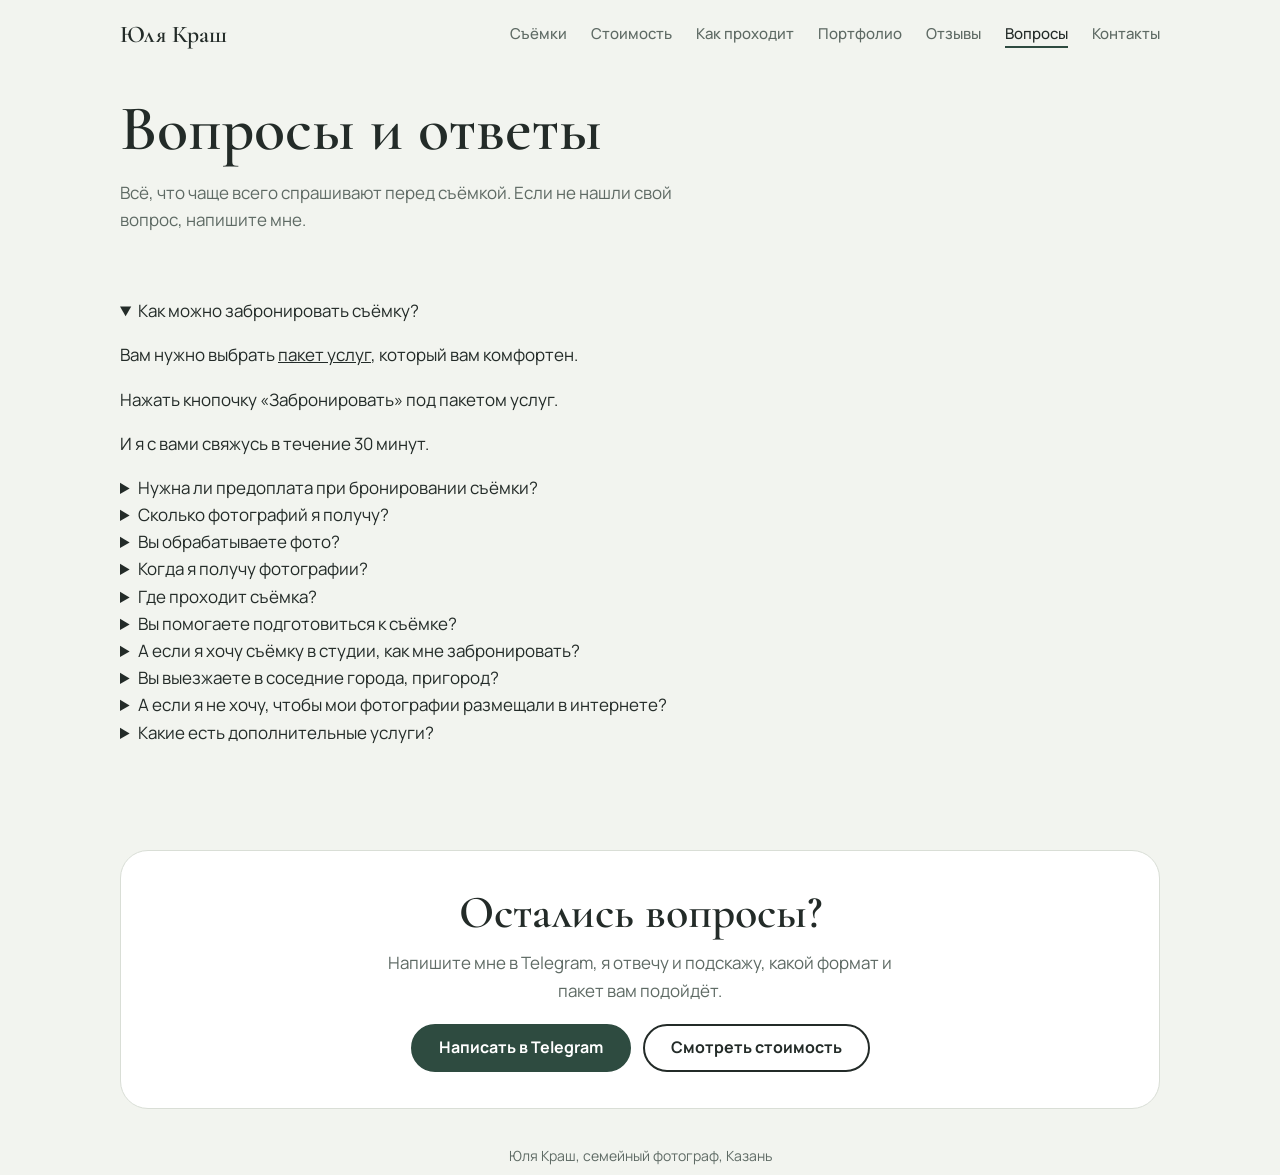
==== faq.html @ ef75224d "добавила faq" ====
<!DOCTYPE html>
<html lang="ru">
<head>
<meta charset="utf-8">
<meta name="viewport" content="width=device-width, initial-scale=1, viewport-fit=cover">
<title>Вопросы и ответы — Юля Краш, семейный фотограф в Казани</title>
<meta name="description" content="Как забронировать съёмку, нужна ли предоплата, когда будут готовы фотографии и что входит в пакеты. Ответы семейного фотографа Юли Краш из Казани.">
<link rel="preconnect" href="https://fonts.googleapis.com">
<link rel="preconnect" href="https://fonts.gstatic.com" crossorigin>
<link href="https://fonts.googleapis.com/css2?family=Cormorant+Garamond:wght@500;600&family=Manrope:wght@400;500;700&display=swap" rel="stylesheet">
<link rel="stylesheet" href="style.css">
<script type="application/ld+json">
{
  "@context": "https://schema.org",
  "@type": "FAQPage",
  "mainEntity": [
    {
      "@type": "Question",
      "name": "Как можно забронировать съёмку?",
      "acceptedAnswer": {
        "@type": "Answer",
        "text": "Вам нужно выбрать пакет услуг, который вам комфортен. Нажать кнопочку «Забронировать» под пакетом услуг. И я с вами свяжусь в течение 30 минут."
      }
    },
    {
      "@type": "Question",
      "name": "Нужна ли предоплата при бронировании съёмки?",
      "acceptedAnswer": {
        "@type": "Answer",
        "text": "Да. Предоплата в размере 2 000 ₽. Предоплата является невозвратной при отмене бронирования менее чем за 5 дней. При переносе даты сумма остаётся. Оставшаяся сумма выплачивается в день съёмки."
      }
    },
    {
      "@type": "Question",
      "name": "Сколько фотографий я получу?",
      "acceptedAnswer": {
        "@type": "Answer",
        "text": "В каждом пакете услуг указано количество фотографий, которые вы получите."
      }
    },
    {
      "@type": "Question",
      "name": "Вы обрабатываете фото?",
      "acceptedAnswer": {
        "@type": "Answer",
        "text": "На всех фотографиях, которые входят в выбранный вами пакет услуг, я делаю цветокоррекцию и лёгкую ретушь. Отбор фотографий я произвожу сама. Все клиенты доверяют мне, а я избавляю вас от мук выбора."
      }
    },
    {
      "@type": "Question",
      "name": "Когда я получу фотографии?",
      "acceptedAnswer": {
        "@type": "Answer",
        "text": "Первые 5 кадров вы получаете в течение 24 часов после съёмки. Готовые фотографии — через 14 дней. Я высылаю их по ссылке через красивую галерею на моём сайте (срок хранения на сайте 1 месяц). Фотографии подготовлены к печати, а также передаю веб-версии для размещения на интернет-ресурсах."
      }
    },
    {
      "@type": "Question",
      "name": "Где проходит съёмка?",
      "acceptedAnswer": {
        "@type": "Answer",
        "text": "Съёмка может проходить у вас дома, на природе в парке или за городом, в кафе, в городских локациях. Также можно арендовать студию, аренда студии оплачивается дополнительно. Я с удовольствием помогу вам выбрать замечательное место для проведения вашей истории."
      }
    },
    {
      "@type": "Question",
      "name": "Вы помогаете подготовиться к съёмке?",
      "acceptedAnswer": {
        "@type": "Answer",
        "text": "Да. Я помогаю с идеей, подбором образов, выбором места съёмки. Во время съёмки я помогаю с позированием. Также вы можете воспользоваться услугами стилиста, с которым мы работаем в одной команде."
      }
    },
    {
      "@type": "Question",
      "name": "А если я хочу съёмку в студии, как мне забронировать?",
      "acceptedAnswer": {
        "@type": "Answer",
        "text": "Я сама забронирую студию за вас. Нам нужно будет только определиться с локациями, которые вам по душе, и оплатить сумму аренды."
      }
    },
    {
      "@type": "Question",
      "name": "Вы выезжаете в соседние города, пригород?",
      "acceptedAnswer": {
        "@type": "Answer",
        "text": "Да. Этот вопрос обговаривается индивидуально и оплачивается дополнительно."
      }
    },
    {
      "@type": "Question",
      "name": "А если я не хочу, чтобы мои фотографии размещали в интернете?",
      "acceptedAnswer": {
        "@type": "Answer",
        "text": "Пожалуйста, предупредите меня об этом заранее. Я учту ваши пожелания."
      }
    },
    {
      "@type": "Question",
      "name": "Какие есть дополнительные услуги?",
      "acceptedAnswer": {
        "@type": "Answer",
        "text": "Список с ценами смотрите в разделе «Что можно добавить» на странице со стоимостью."
      }
    }
  ]
}
</script>
</head>
<body>
<div class="wrap">
  <header>
    <a class="logo" href="index.html">Юля Краш</a>
    <nav aria-label="Разделы">
      <a href="index.html#sessions">Съёмки</a>
      <a href="index.html#pricing">Стоимость</a>
      <a href="index.html#process">Как проходит</a>
      <a href="portfolio.html">Портфолио</a>
      <a href="reviews.html">Отзывы</a>
      <a href="faq.html" aria-current="page">Вопросы</a>
      <a href="index.html#contact">Контакты</a>
    </nav>
  </header>

  <main>
    <div class="page-head">
      <h1>Вопросы и ответы</h1>
      <p>Всё, что чаще всего спрашивают перед съёмкой. Если не нашли свой вопрос, напишите мне.</p>
    </div>

    <section class="faq" aria-label="Часто задаваемые вопросы">
      <details open>
        <summary>Как можно забронировать съёмку?</summary>
        <div class="answer">
          <p>Вам нужно выбрать <a href="index.html#pricing">пакет услуг</a>, который вам комфортен.</p>
          <p>Нажать кнопочку «Забронировать» под пакетом услуг.</p>
          <p>И я с вами свяжусь в течение 30 минут.</p>
        </div>
      </details>
      <details>
        <summary>Нужна ли предоплата при бронировании съёмки?</summary>
        <div class="answer">
          <p>Да. Предоплата в размере 2 000 ₽. Предоплата является невозвратной при отмене бронирования менее чем за 5 дней. При переносе даты сумма остаётся. Оставшаяся сумма выплачивается в день съёмки.</p>
        </div>
      </details>
      <details>
        <summary>Сколько фотографий я получу?</summary>
        <div class="answer">
          <p>В каждом <a href="index.html#pricing">пакете услуг</a> указано количество фотографий, которые вы получите.</p>
        </div>
      </details>
      <details>
        <summary>Вы обрабатываете фото?</summary>
        <div class="answer">
          <p>На всех фотографиях, которые входят в выбранный вами пакет услуг, я делаю цветокоррекцию и лёгкую ретушь. Отбор фотографий я произвожу сама. Все клиенты доверяют мне, а я избавляю вас от мук выбора.</p>
        </div>
      </details>
      <details>
        <summary>Когда я получу фотографии?</summary>
        <div class="answer">
          <p>Первые 5 кадров вы получаете в течение 24 часов после съёмки. Готовые фотографии — через 14 дней.</p>
          <p>Я высылаю их по ссылке через красивую галерею на моём сайте (срок хранения на сайте 1 месяц). Фотографии подготовлены к печати, а также передаю веб-версии для размещения на интернет-ресурсах.</p>
        </div>
      </details>
      <details>
        <summary>Где проходит съёмка?</summary>
        <div class="answer">
          <p>Съёмка может проходить у вас дома, на природе в парке или за городом, в кафе, в городских локациях. Также можно арендовать студию, аренда студии оплачивается дополнительно.</p>
          <p>Я с удовольствием помогу вам выбрать замечательное место для проведения вашей истории.</p>
        </div>
      </details>
      <details>
        <summary>Вы помогаете подготовиться к съёмке?</summary>
        <div class="answer">
          <p>Да. Я помогаю с идеей, подбором образов, выбором места съёмки. Во время съёмки я помогаю с позированием.</p>
          <p>Также вы можете воспользоваться услугами стилиста, с которым мы работаем в одной команде.</p>
        </div>
      </details>
      <details>
        <summary>А если я хочу съёмку в студии, как мне забронировать?</summary>
        <div class="answer">
          <p>Я сама забронирую студию за вас. Нам нужно будет только определиться с локациями, которые вам по душе, и оплатить сумму аренды.</p>
        </div>
      </details>
      <details>
        <summary>Вы выезжаете в соседние города, пригород?</summary>
        <div class="answer">
          <p>Да. Этот вопрос обговаривается индивидуально и оплачивается дополнительно.</p>
        </div>
      </details>
      <details>
        <summary>А если я не хочу, чтобы мои фотографии размещали в интернете?</summary>
        <div class="answer">
          <p>Пожалуйста, предупредите меня об этом заранее. Я учту ваши пожелания.</p>
        </div>
      </details>
      <details>
        <summary>Какие есть дополнительные услуги?</summary>
        <div class="answer">
          <p>Список с ценами смотрите в разделе «Что можно добавить» на <a href="index.html#pricing">странице со стоимостью</a>.</p>
        </div>
      </details>
    </section>

    <section class="cta-band" aria-labelledby="cta">
      <h2 id="cta">Остались вопросы?</h2>
      <p>Напишите мне в Telegram, я отвечу и подскажу, какой формат и пакет вам подойдёт.</p>
      <div class="cta-row">
        <a class="btn" href="https://t.me/yulja_krash" target="_blank" rel="noopener">Написать в Telegram</a>
        <a class="btn ghost" href="index.html#pricing">Смотреть стоимость</a>
      </div>
    </section>
  </main>

  <footer>Юля Краш, семейный фотограф, Казань</footer>
</div>

<div class="bar">
  <a href="https://t.me/yulja_krash" target="_blank" rel="noopener">Telegram</a>
  <a href="https://vk.ru/yulja.krash" target="_blank" rel="noopener">ВКонтакте</a>
  <a href="https://wa.me/79172335488" target="_blank" rel="noopener">WhatsApp</a>
</div>
</body>
</html>
---- style.css ----
:root{
  --bg:#F2F4EF; --surface:#FFFFFF; --ink:#232B28; --muted:#5E6A64;
  --accent:#2E4B40; --accent-ink:#FFFFFF; --blush:#EBCFC6; --sage:#C9D6CB; --line:#D9DED6;
  box-sizing:border-box; padding-top:env(safe-area-inset-top,0px); padding-bottom:env(safe-area-inset-bottom,0px);
  color-scheme:light;
}
@media (prefers-color-scheme:dark){
  :root:not([data-theme="light"]){
    --bg:#171C1A; --surface:#202723; --ink:#EDEFEA; --muted:#A3AEA7;
    --accent:#9CC4B0; --accent-ink:#13201A; --blush:#5B4640; --sage:#33443A; --line:#303A35; color-scheme:dark;
  }
}
:root[data-theme="dark"]{
  --bg:#171C1A; --surface:#202723; --ink:#EDEFEA; --muted:#A3AEA7;
  --accent:#9CC4B0; --accent-ink:#13201A; --blush:#5B4640; --sage:#33443A; --line:#303A35; color-scheme:dark;
}
html{scroll-behavior:smooth;scroll-padding-top:env(safe-area-inset-top,0px)}
*{box-sizing:border-box}
body{margin:0;background:var(--bg);color:var(--ink);font:400 17px/1.6 Manrope,system-ui,-apple-system,"Segoe UI",Arial,sans-serif;-webkit-font-smoothing:antialiased;padding-bottom:84px}
h1,h2,h3{font-family:"Cormorant Garamond",Georgia,"Times New Roman",serif;font-weight:600;line-height:1.1;margin:0}
a{color:inherit}
:focus-visible{outline:3px solid var(--accent);outline-offset:3px}
.wrap{max-width:1080px;margin:0 auto;padding:0 20px}
section{padding:56px 0}
h2{font-size:clamp(32px,6vw,46px);margin-bottom:12px}
.lead{color:var(--muted);max-width:56ch;margin:0 0 32px}

/* header */
header{display:flex;align-items:center;justify-content:space-between;padding:16px 0}
.logo{font-family:"Cormorant Garamond",Georgia,serif;font-weight:600;font-size:24px;text-decoration:none}
header nav{display:none;gap:24px}
header nav a{text-decoration:none;color:var(--muted);font-weight:500;font-size:15px}
header nav a:hover{color:var(--ink)}
@media(min-width:760px){header nav{display:flex}}

/* buttons */
.btn{display:inline-flex;align-items:center;justify-content:center;min-height:48px;padding:0 26px;border-radius:999px;background:var(--accent);color:var(--accent-ink);font-weight:700;text-decoration:none;border:2px solid var(--accent);font-size:16px}
.btn.ghost{background:transparent;color:var(--ink);border-color:var(--ink)}
.btn:hover{filter:brightness(1.08)}

/* hero */
.hero{display:grid;gap:32px;padding-top:16px;align-items:center}
.hero h1{font-size:clamp(42px,9vw,76px);letter-spacing:-.01em}
.hero p{color:var(--muted);font-size:18px;max-width:46ch;margin:18px 0 28px}
.cta-row{display:flex;flex-wrap:wrap;gap:12px}
.photo{position:relative;border-radius:200px 200px 24px 24px;aspect-ratio:4/5;background:linear-gradient(160deg,var(--blush),var(--sage));display:flex;align-items:flex-end;justify-content:center;overflow:hidden}
.ph-note{margin:16px;padding:8px 14px;border:1.5px dashed var(--muted);border-radius:12px;color:var(--muted);font-size:13px;text-align:center;background:color-mix(in srgb,var(--bg) 70%,transparent)}
@media(min-width:860px){.hero{grid-template-columns:1.15fr .85fr;gap:56px}}

/* worries */
.worries{display:grid;gap:14px}
.worry{background:var(--surface);border:1px solid var(--line);border-radius:20px;padding:22px 24px}
.worry b{display:block;font-family:"Cormorant Garamond",Georgia,serif;font-size:24px;font-weight:600;margin-bottom:4px}
.worry span{color:var(--muted)}
@media(min-width:760px){.worries{grid-template-columns:repeat(3,1fr)}}

/* services */
.svc{display:grid;gap:18px}
.card{display:flex;flex-direction:column;background:var(--surface);border:1px solid var(--line);border-radius:24px;overflow:hidden}
.card .pic{aspect-ratio:3/2;display:flex;align-items:flex-end}
.card:nth-child(1) .pic{background:linear-gradient(135deg,var(--sage),var(--blush))}
.card:nth-child(2) .pic{background:linear-gradient(135deg,var(--blush),var(--bg))}
.card:nth-child(3) .pic{background:linear-gradient(135deg,var(--bg),var(--sage))}
.card .pic .ph-note{margin:12px}
.card .body{padding:22px 24px 26px;display:flex;flex-direction:column;gap:8px;flex:1}
.card h3{font-size:28px}
.card p{margin:0;color:var(--muted)}
.price{margin-top:auto;padding-top:12px;font-weight:700}
.price i{font-style:normal;color:var(--muted);font-weight:500;border-bottom:1.5px dashed var(--muted)}
@media(min-width:860px){.svc{grid-template-columns:repeat(3,1fr)}}


/* pricing */
.pricing {
  margin-top: 34px;
  padding: 28px;
  background: var(--surface);
  border: 1px solid var(--line);
  border-radius: 28px;
}

.pricing h3 {
  font-size: 32px;
  margin-bottom: 8px;
}

.pricing-intro {
  color: var(--muted);
  margin-bottom: 24px;
}

.pricing-grid {
  display: grid;
  grid-template-columns: repeat(3, 1fr);
  gap: 14px;
}

.pricing .price-option {
  padding: 18px;
  border: 1px solid var(--line);
  border-radius: 16px;
  background: var(--bg);
}

.pricing .price-option b {
  display: flex;
  justify-content: space-between;
  gap: 10px;
  font-size: 17px;
}

.pricing .price-option strong {
  color: var(--accent);
  white-space: nowrap;
}

.pricing .price-option ul {
  padding-left: 18px;
  color: var(--muted);
  font-size: 14px;
}

@media (max-width: 760px) {
  .pricing-grid {
    grid-template-columns: 1fr;
  }
}


/* process */
.steps{list-style:none;margin:0;padding:0;display:grid;gap:0;counter-reset:s;border-left:2px solid var(--line);margin-left:14px}
.steps li{counter-increment:s;position:relative;padding:0 0 28px 34px}
.steps li:last-child{padding-bottom:0}
.steps li::before{content:counter(s);position:absolute;left:-17px;top:0;width:32px;height:32px;border-radius:50%;background:var(--accent);color:var(--accent-ink);font-weight:700;font-size:15px;display:flex;align-items:center;justify-content:center}
.steps b{display:block;font-size:18px}
.steps span{color:var(--muted)}

/* proof */
.proof{background:var(--accent);color:var(--accent-ink);border-radius:32px;padding:40px 24px}
.stats{display:grid;grid-template-columns:1fr 1fr;gap:24px}
.stats div b{display:block;font-family:"Cormorant Garamond",Georgia,serif;font-size:clamp(40px,8vw,60px);line-height:1}
.stats div span{font-size:15px;opacity:.85}
@media(min-width:760px){.stats{grid-template-columns:repeat(4,1fr)}}
.reviews{display:grid;gap:14px;margin-top:28px}
.review{background:var(--surface);color:var(--ink);border-radius:20px;padding:22px 24px;border:1px dashed var(--muted)}
.review img {
  width: 100%;
  height: auto;
  display: block;
  border-radius: 12px;
  margin-bottom: 12px;
}
.review small{color:var(--muted)}
@media(min-width:760px){.reviews{grid-template-columns:repeat(3,1fr)}}

/* contact */
.contact{text-align:center}
.contact .cta-row{justify-content:center;margin-top:20px}
.contact .lead{margin-left:auto;margin-right:auto}
footer{padding:28px 0 8px;color:var(--muted);font-size:14px;text-align:center}

/* sticky mobile bar */
.bar{position:fixed;left:0;right:0;bottom:0;display:flex;gap:10px;padding:10px 16px calc(10px + env(safe-area-inset-bottom,0px));background:var(--surface);border-top:1px solid var(--line);z-index:20}
.bar a{flex:1;min-height:48px;border-radius:999px;display:flex;align-items:center;justify-content:center;font-weight:700;text-decoration:none;font-size:15px}
.bar .wa{background:var(--accent);color:var(--accent-ink)}
.bar .tg{border:2px solid var(--accent);color:var(--ink)}
@media(min-width:760px){.bar{display:none}body{padding-bottom:0}}
@media(prefers-reduced-motion:reduce){html{scroll-behavior:auto}}

.photo img{width:100%;height:100%;object-fit:cover;display:block}
.card .pic img{width:100%;height:100%;object-fit:cover;display:block}

.card .pic img{width:100%;height:100%;object-fit:cover;display:block}

/* ======================================================================
   ДОБАВИТЬ В КОНЕЦ style.css (ниже всего, что уже есть)
   ====================================================================== */

/* --- меню на телефоне: раньше было скрыто, теперь прокручивается --- */
@media (max-width: 759px) {
  header { flex-direction: column; align-items: flex-start; gap: 4px; }
  header nav { display: flex; gap: 18px; width: 100%; overflow-x: auto; padding: 4px 0 8px; }
  header nav a { white-space: nowrap; }
}
header nav a[aria-current="page"] { color: var(--ink); border-bottom: 2px solid var(--accent); }

/* --- заголовок внутренней страницы --- */
.page-head { padding: 24px 0 8px; }
.page-head h1 { font-size: clamp(40px, 8vw, 64px); }
.page-head p { color: var(--muted); max-width: 56ch; margin: 14px 0 0; }

/* --- кнопки-фильтры и ссылки-«чипсы» --- */
.chips { display: flex; flex-wrap: wrap; gap: 10px; margin: 24px 0 0; padding: 0; list-style: none; }
.chip {
  display: inline-flex; align-items: center; min-height: 44px; padding: 0 18px;
  border: 1.5px solid var(--line); border-radius: 999px; background: var(--surface);
  color: var(--ink); font: 600 15px/1 Manrope, system-ui, sans-serif; text-decoration: none; cursor: pointer;
}
.chip:hover { border-color: var(--accent); }
.chip[aria-pressed="true"] { background: var(--accent); color: var(--accent-ink); border-color: var(--accent); }

/* --- цитаты «возвращаются год за годом» --- */
.quotes { display: grid; gap: 14px; margin-top: 20px; }
.quote { margin: 0; padding: 26px 24px; border-radius: 24px; background: var(--accent); color: var(--accent-ink); }
.quote p { margin: 0 0 12px; font-family: "Cormorant Garamond", Georgia, serif; font-size: clamp(22px, 3.6vw, 28px); line-height: 1.25; }
.quote cite { font-style: normal; font-size: 14px; opacity: .85; }
@media (min-width: 860px) { .quotes { grid-template-columns: repeat(3, 1fr); } }

/* --- карточки отзывов --- */
.rgrid { columns: 1; column-gap: 18px; margin-top: 24px; }
@media (min-width: 700px)  { .rgrid { columns: 2; } }
@media (min-width: 1000px) { .rgrid { columns: 3; } }
.rcard {
  display: inline-block; width: 100%; margin: 0 0 18px; break-inside: avoid; overflow: hidden;
  background: var(--surface); border: 1px solid var(--line); border-radius: 24px;
}
.rcard[hidden] { display: none; }
.rphoto img { display: block; width: 100%; aspect-ratio: 4 / 3; object-fit: cover; background: var(--sage); }
.rbody { padding: 20px 22px 24px; }
.rtag { display: inline-block; margin-bottom: 6px; font-size: 12px; font-weight: 700; letter-spacing: .06em; text-transform: uppercase; color: var(--accent); }
.rcard h3 { font-size: 26px; margin-bottom: 8px; }
.rtext {
  margin: 0; color: var(--muted); white-space: pre-line;
  display: -webkit-box; -webkit-line-clamp: 6; -webkit-box-orient: vertical; overflow: hidden;
}
.rtext.open { display: block; overflow: visible; }
.rmore, .rlink {
  display: inline-block; margin-top: 12px; padding: 6px 0; background: none; border: 0;
  color: var(--accent); font: 700 15px Manrope, system-ui, sans-serif; text-decoration: underline; text-underline-offset: 3px; cursor: pointer;
}
.rmore[hidden] { display: none; }
.rlink { display: block; font-weight: 500; font-size: 14px; }

/* --- портфолио: галереи и просмотр фото --- */
.pf-sec { padding: 44px 0 8px; scroll-margin-top: 16px; }
.gal { columns: 2; column-gap: 12px; }
@media (min-width: 760px) { .gal { columns: 3; } }
.gal figure { margin: 0 0 12px; break-inside: avoid; }
.gal img { display: block; width: 100%; height: auto; border-radius: 14px; background: var(--sage); cursor: zoom-in; }
#lb { border: 0; padding: 0; background: transparent; max-width: 100vw; max-height: 100vh; }
#lb::backdrop { background: rgba(10, 14, 12, .92); }
#lb img { display: block; max-width: 92vw; max-height: 86vh; margin: auto; border-radius: 12px; }
.lb-btn {
  position: fixed; width: 48px; height: 48px; border: 0; border-radius: 50%;
  background: rgba(255, 255, 255, .92); color: #232B28; font-size: 28px; line-height: 1; cursor: pointer;
}
.lb-close { top: calc(12px + env(safe-area-inset-top, 0px)); right: 12px; }
.lb-prev { left: 8px; top: 50%; transform: translateY(-50%); }
.lb-next { right: 8px; top: 50%; transform: translateY(-50%); }

/* --- блок призыва внизу страницы --- */
.cta-band { margin: 48px 0 8px; padding: 36px 24px; text-align: center; background: var(--surface); border: 1px solid var(--line); border-radius: 28px; }
.cta-band p { color: var(--muted); max-width: 52ch; margin: 0 auto 20px; }
.cta-band .cta-row { justify-content: center; }


.bar a { background: transparent; border: 2px solid var(--accent); color: var(--ink); }
.bar a:first-child { background: var(--accent); color: var(--accent-ink); }


/* пакеты: карточки одной высоты, кнопка «Забронировать» прижата к низу */
.pricing .pricing-grid { align-items: stretch; }
.pricing .pricing-grid .price-option {
  display: flex;
  flex-direction: column;
  height: 100%;
}
.pricing .pricing-grid .price-option ul { flex: 1 1 auto; margin: 12px 0 0; }
.pricing .pricing-grid .price-option .btn {
  width: 100%;
  margin-top: auto;
}
.pricing .pricing-grid .price-option ul + .btn { margin-top: 16px; }
.pricing-note { margin: 16px 0 0; color: var(--muted); font-size: 14px; }

/* «Что можно добавить» в виде кнопки */
.addons { margin-top: 24px; text-align: center; }
.addons summary {
  display: inline-flex;
  align-items: center;
  gap: 10px;
  min-height: 48px;
  padding: 0 26px;
  border: 2px solid var(--accent);
  border-radius: 999px;
  color: var(--ink);
  font-weight: 700;
  cursor: pointer;
  list-style: none;
  user-select: none;
}
.addons summary::-webkit-details-marker { display: none; }
.addons summary::after { content: "+"; font-size: 22px; line-height: 1; color: var(--accent); }
.addons[open] summary::after { content: "−"; }
.addons summary:hover,
.addons summary:focus-visible { background: var(--accent); color: var(--accent-ink); }
.addons summary:hover::after,
.addons summary:focus-visible::after { color: var(--accent-ink); }
.addons ul {
  max-width: 720px;
  margin: 16px auto 0;
  padding: 18px 20px 10px 38px;
  text-align: left;
  color: var(--muted);
  font-size: 15px;
  border: 1px solid var(--line);
  border-radius: 16px;
  background: var(--bg);
}
.addons li { margin-bottom: 10px; }

#pricing { scroll-margin-top: 16px; }
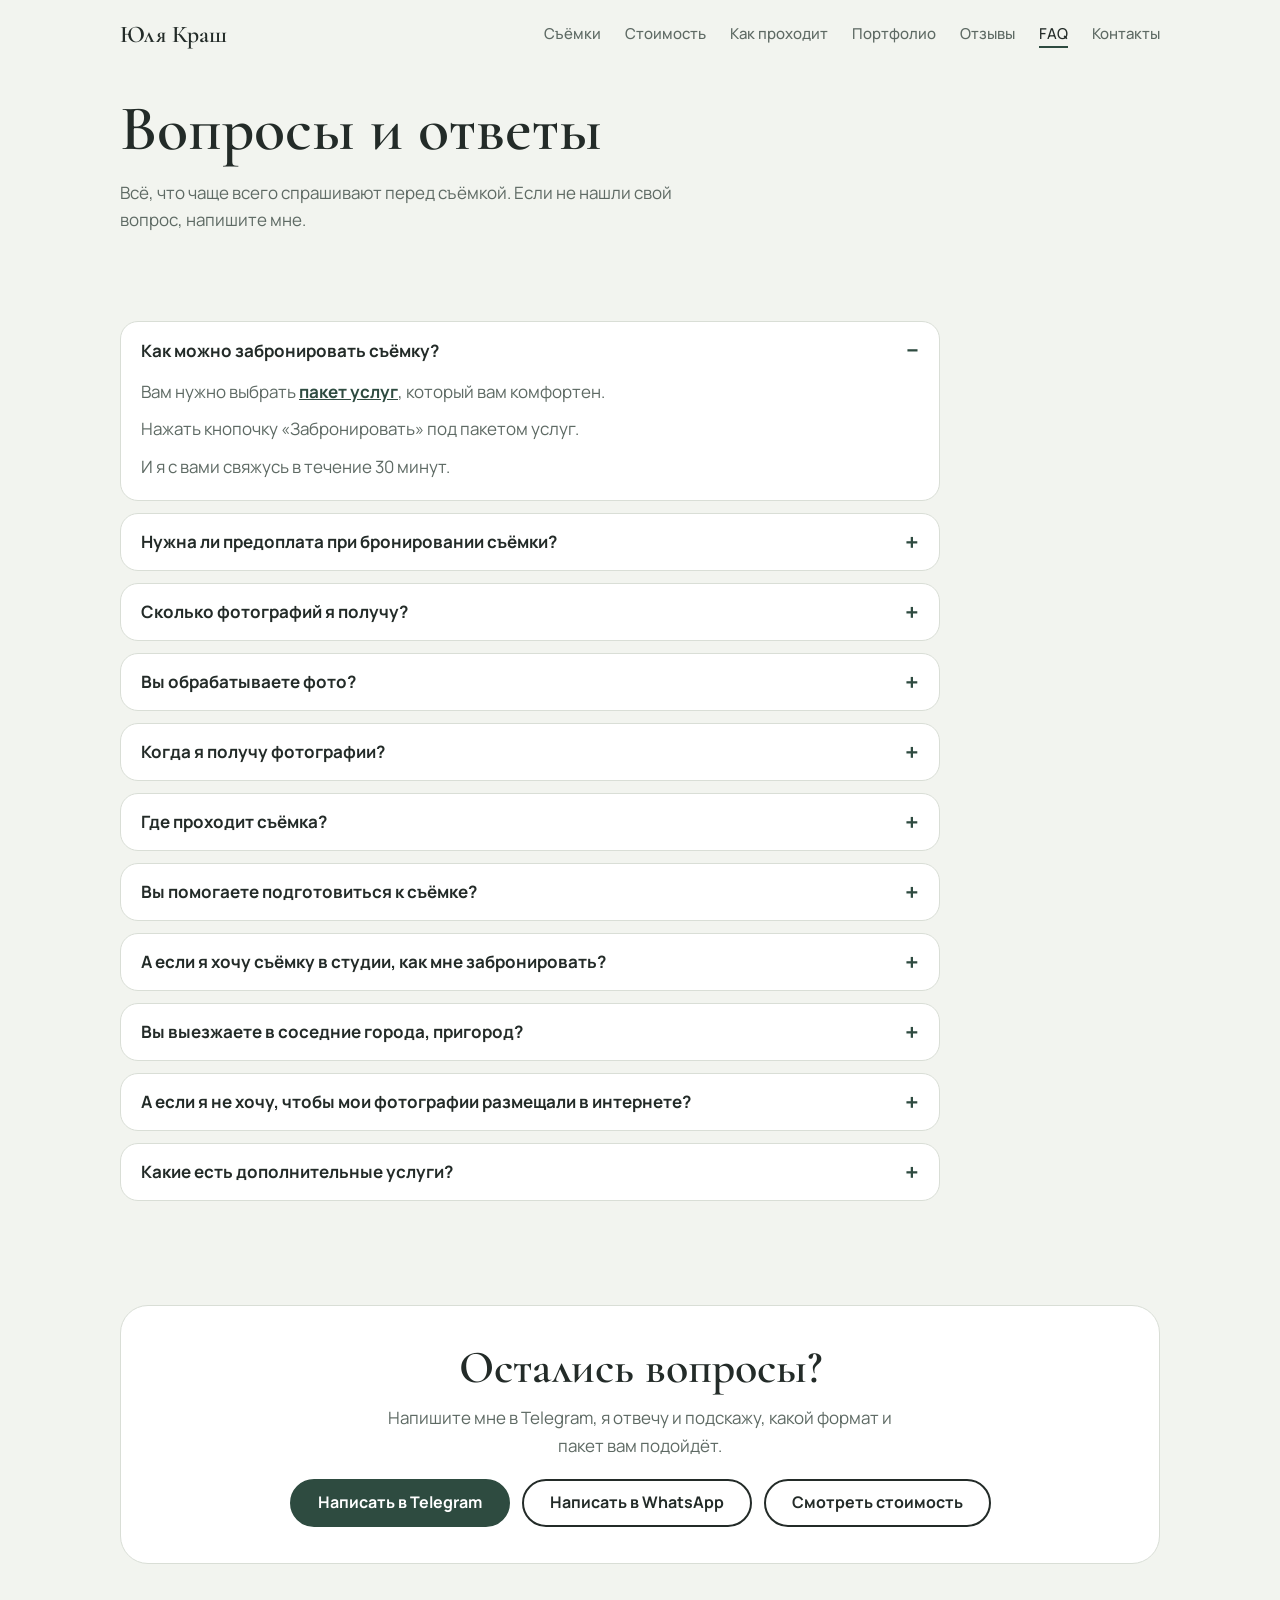
==== commit dac45008: "сделала раздел faq" ====
--- a/faq.html
+++ b/faq.html
@@ -116,7 +116,7 @@
       <a href="index.html#process">Как проходит</a>
       <a href="portfolio.html">Портфолио</a>
       <a href="reviews.html">Отзывы</a>
-      <a href="faq.html" aria-current="page">Вопросы</a>
+      <a href="faq.html" aria-current="page">FAQ</a>
       <a href="index.html#contact">Контакты</a>
     </nav>
   </header>
@@ -206,6 +206,7 @@
       <p>Напишите мне в Telegram, я отвечу и подскажу, какой формат и пакет вам подойдёт.</p>
       <div class="cta-row">
         <a class="btn" href="https://t.me/yulja_krash" target="_blank" rel="noopener">Написать в Telegram</a>
+        <a class="btn ghost" href="https://wa.me/79172335488" target="_blank" rel="noopener">Написать в WhatsApp</a>
         <a class="btn ghost" href="index.html#pricing">Смотреть стоимость</a>
       </div>
     </section>
--- a/style.css
+++ b/style.css
@@ -310,4 +310,21 @@
 }
 .addons li { margin-bottom: 10px; }
 
-#pricing { scroll-margin-top: 16px; }+#pricing { scroll-margin-top: 16px; }
+
+
+/* FAQ */
+.faq { display: grid; gap: 12px; max-width: 820px; margin-top: 24px; }
+.faq details { background: var(--surface); border: 1px solid var(--line); border-radius: 18px; }
+.faq summary {
+  display: flex; align-items: center; justify-content: space-between; gap: 16px;
+  min-height: 56px; padding: 14px 20px; font-weight: 700; cursor: pointer; list-style: none;
+}
+.faq summary::-webkit-details-marker { display: none; }
+.faq summary::after { content: "+"; flex: none; font-size: 24px; line-height: 1; color: var(--accent); }
+.faq details[open] summary::after { content: "−"; }
+.faq summary:hover { color: var(--accent); }
+.faq .answer { padding: 0 20px 20px; color: var(--muted); }
+.faq .answer p { margin: 0 0 10px; }
+.faq .answer p:last-child { margin-bottom: 0; }
+.faq .answer a { color: var(--accent); font-weight: 700; }
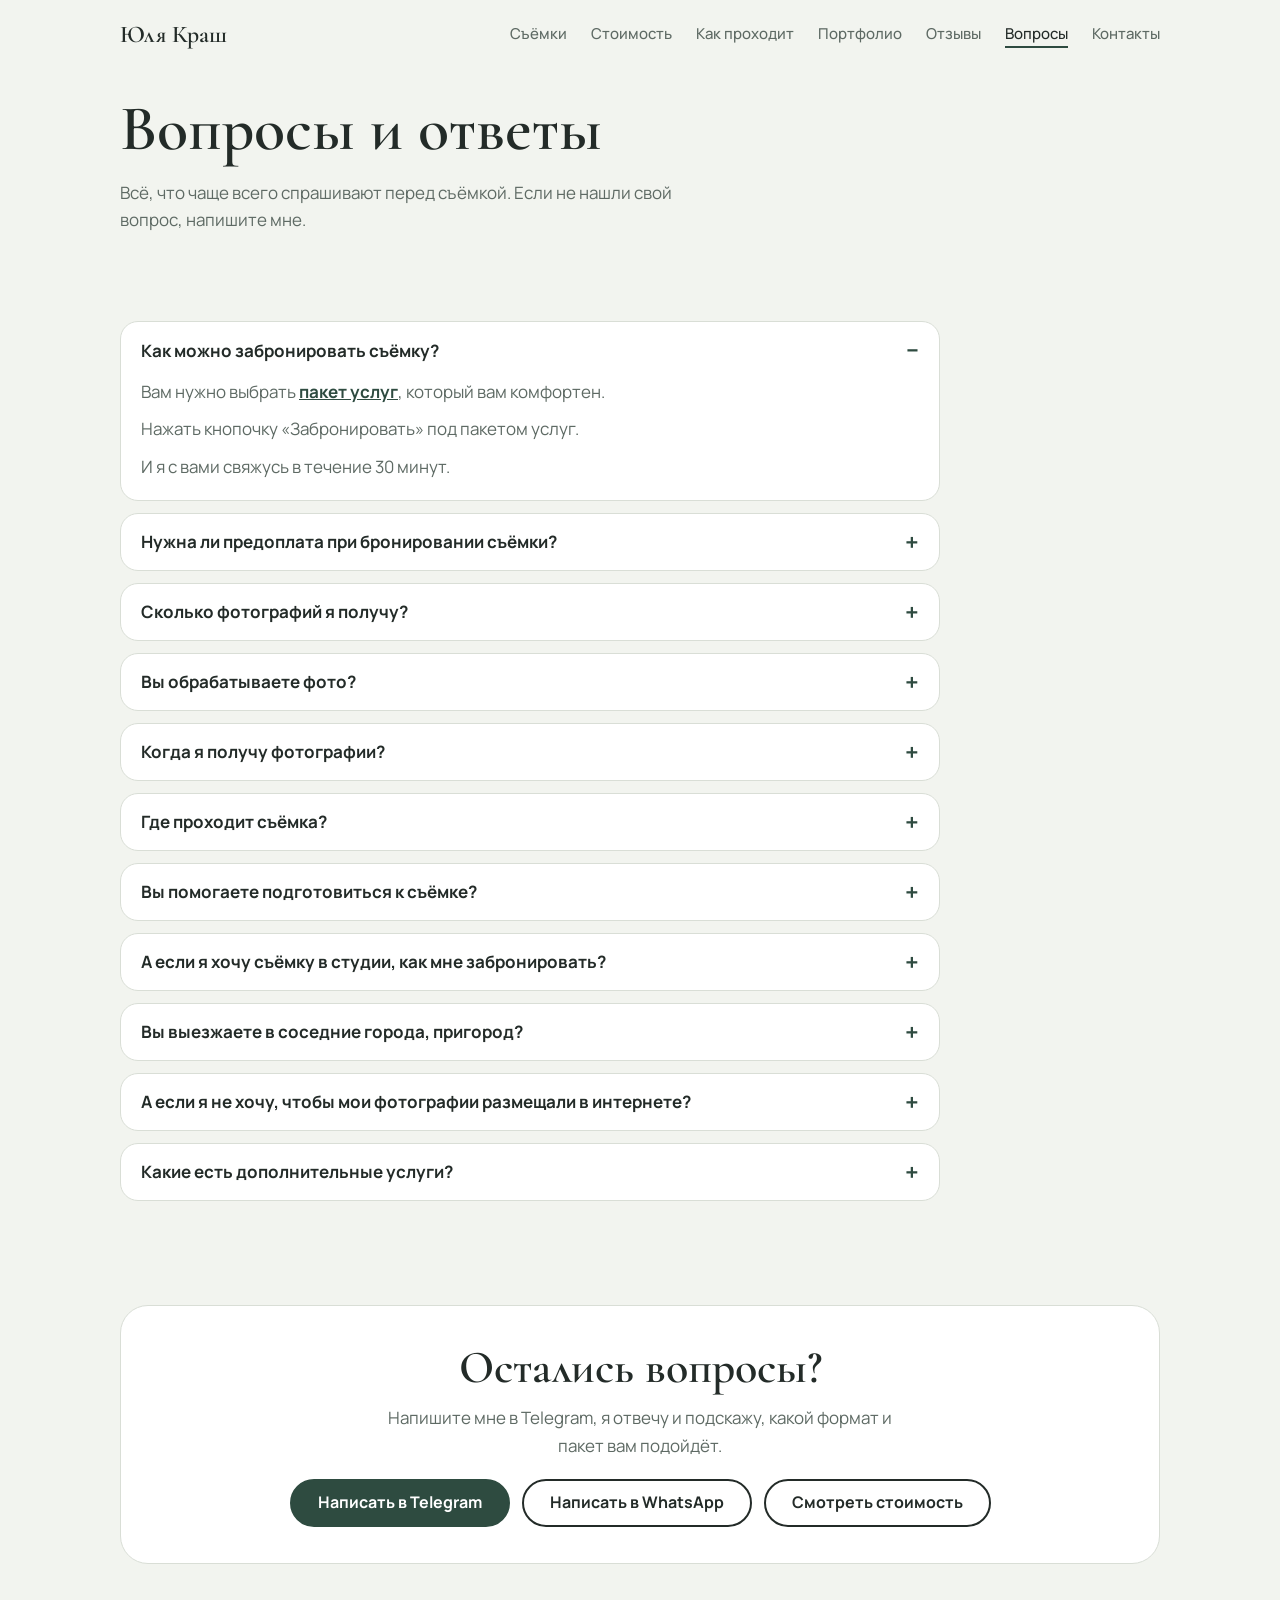
==== commit ade0a33a: "зам на вопросы faq" ====
--- a/faq.html
+++ b/faq.html
@@ -116,7 +116,7 @@
       <a href="index.html#process">Как проходит</a>
       <a href="portfolio.html">Портфолио</a>
       <a href="reviews.html">Отзывы</a>
-      <a href="faq.html" aria-current="page">FAQ</a>
+      <a href="faq.html" aria-current="page">Вопросы</a>
       <a href="index.html#contact">Контакты</a>
     </nav>
   </header>
